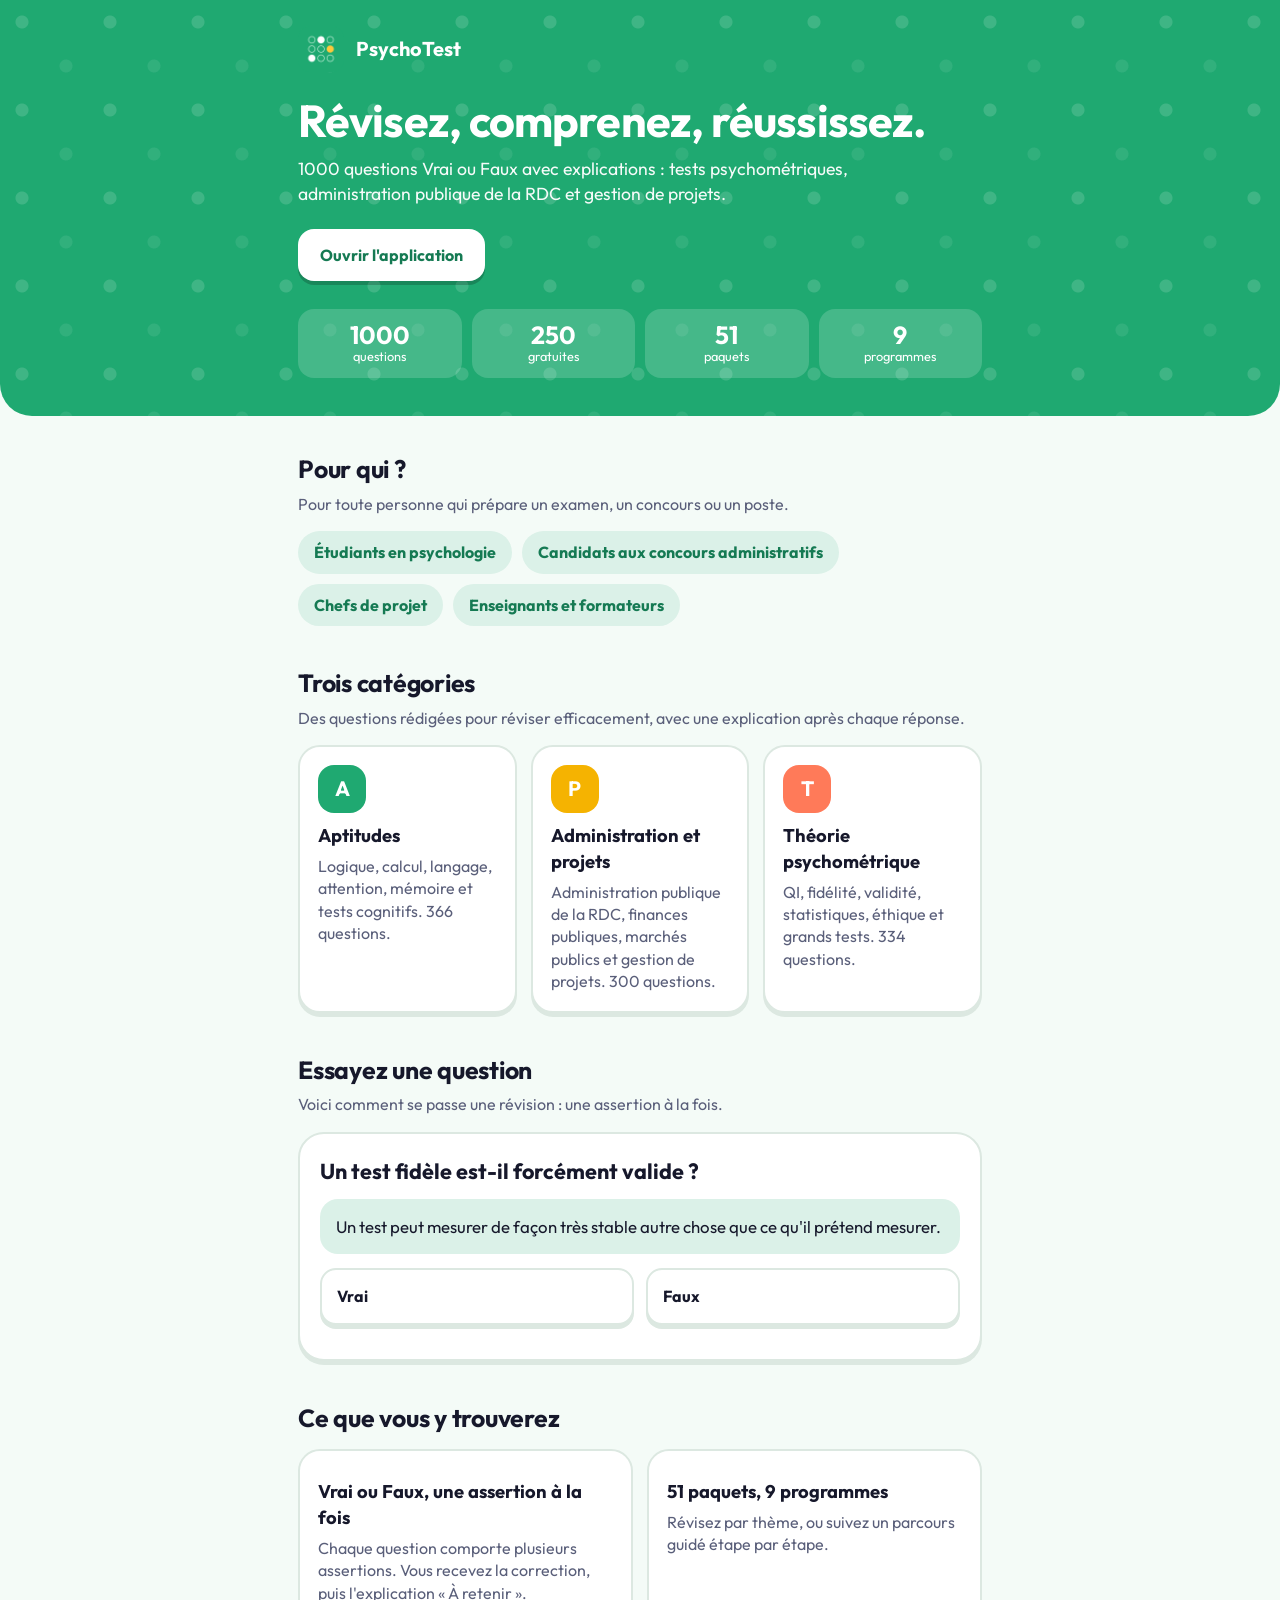
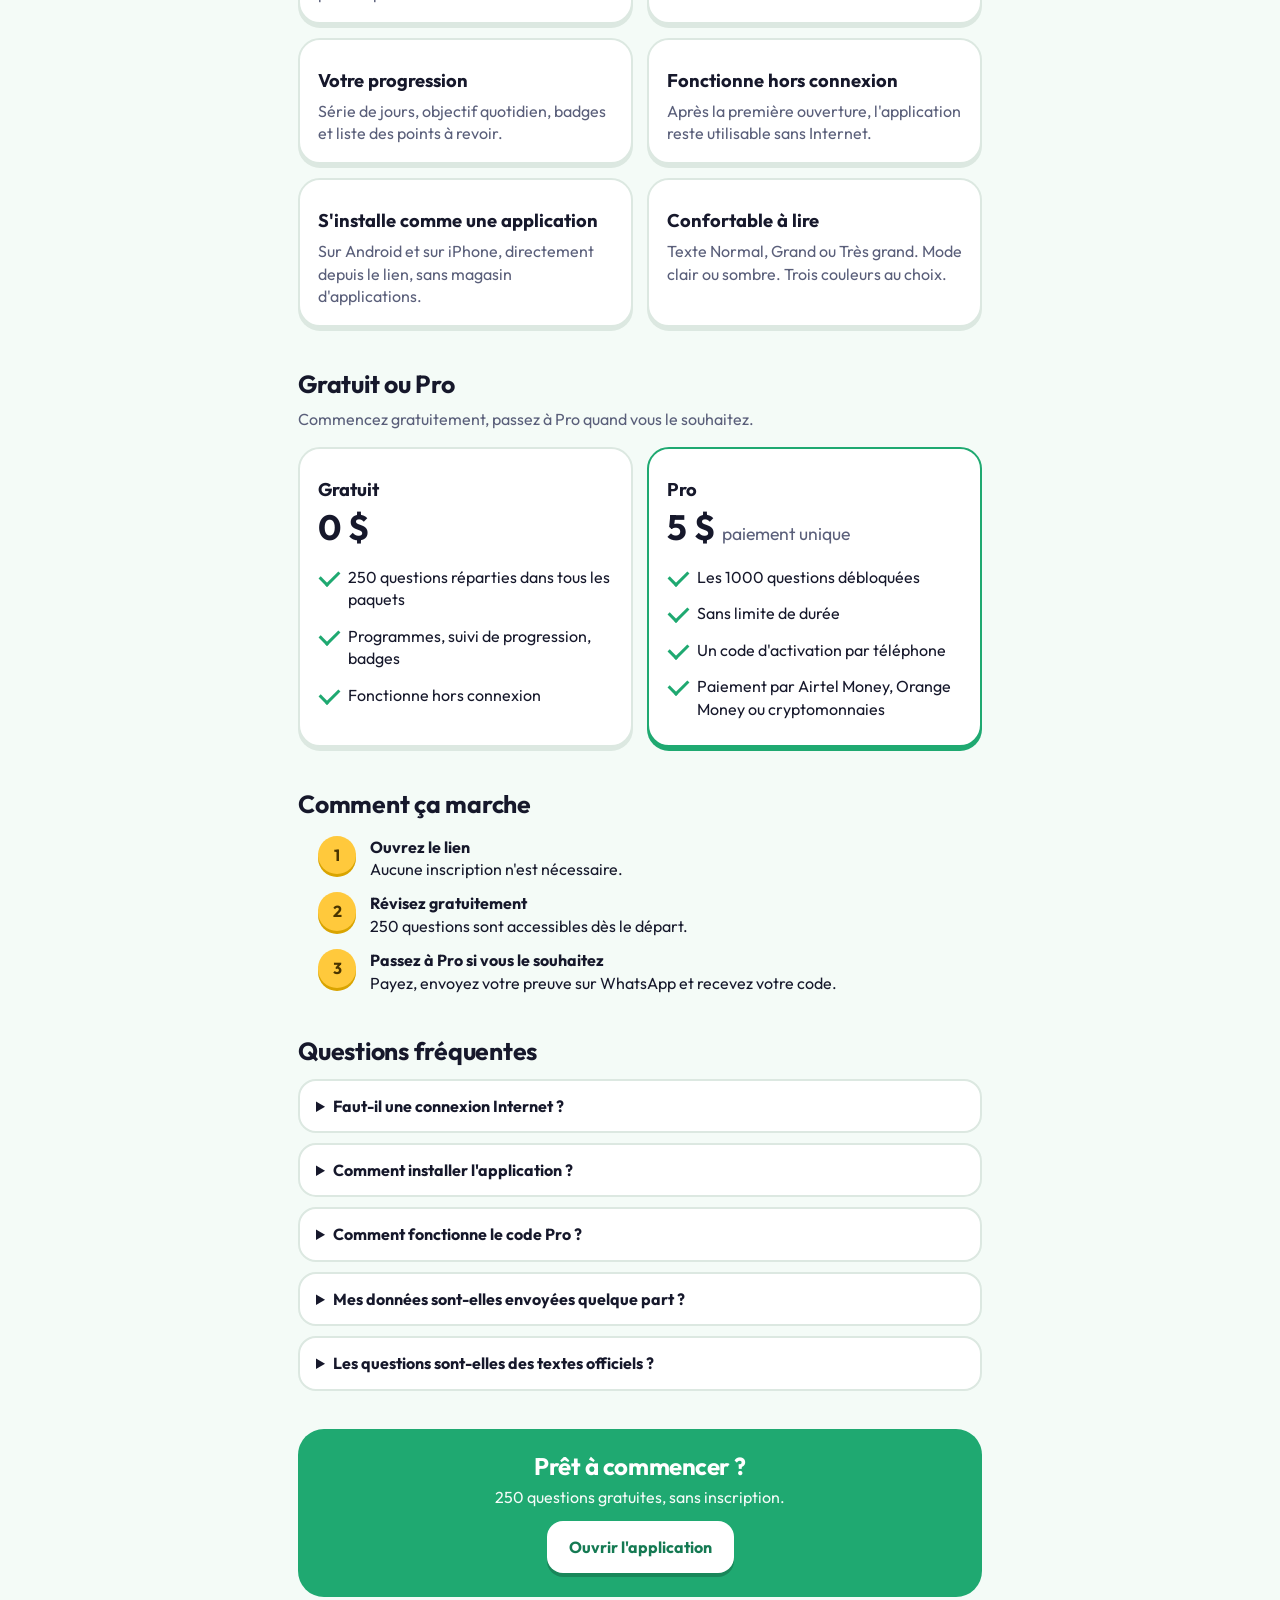
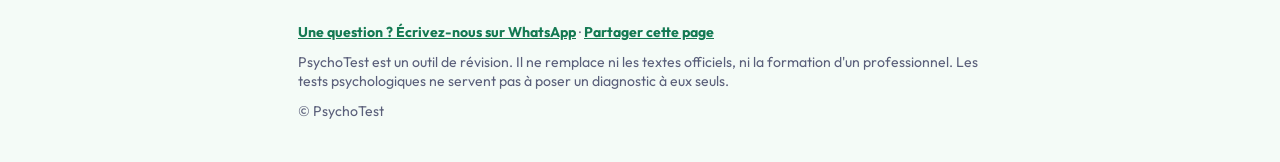
==== apercu-landing.html @ fe4888c3 "Add files via upload" ====
<!doctype html>
<html lang="fr">
<head>
<meta charset="utf-8">
<title>PsychoTest : réviser les tests psychométriques, l'administration publique et la gestion de projets</title>
<meta name="viewport" content="width=device-width, initial-scale=1, viewport-fit=cover">
<meta name="theme-color" content="#1FA971">
<meta name="description" content="1000 questions Vrai ou Faux avec explications : tests psychométriques, administration publique de la RDC et gestion de projets. 250 questions gratuites.">
<style>@font-face{font-family:'Outfit';font-weight:400;font-style:normal;font-display:swap;src:url([data-uri]) format('woff');}
@font-face{font-family:'Outfit';font-weight:700;font-style:normal;font-display:swap;src:url([data-uri]) format('woff');}

:root{
  --g:#1FA971;--gd:#157A53;--gs:color-mix(in srgb,var(--g) 16%,var(--card));
  --bg:#F4FBF7;--card:#FFFFFF;--ink:#16182B;--mut:#5A5F7A;--line:#DCE8E1;
  --y:#FFC93C;--ys:#FFF3CC;--yd:#8A6200;--c:#FF7A59;--cs:#FFE3DA;--cd:#B3401C;--r:#E5484D;--rs:#FFE3E3;--rd:#A12A2F;
  --tabh:70px;--font:'Outfit',system-ui,-apple-system,"Segoe UI",Roboto,sans-serif;
}
:root[data-theme="dark"]{--bg:#0E1A16;--card:#162620;--ink:#EAF6F0;--mut:#9DB5AA;--line:#26382F;--ys:#3A3115;--yd:#FFD76A;--cs:#3E2218;--cd:#FF9E83;--rs:#3E1B1D;--rd:#FF9296}
@media (prefers-color-scheme:dark){:root:not([data-theme]){--bg:#0E1A16;--card:#162620;--ink:#EAF6F0;--mut:#9DB5AA;--line:#26382F;--ys:#3A3115;--yd:#FFD76A;--cs:#3E2218;--cd:#FF9E83;--rs:#3E1B1D;--rd:#FF9296}}
*{box-sizing:border-box;-webkit-tap-highlight-color:transparent}
html,body{margin:0;min-height:100%;background:var(--bg);color:var(--ink);font-family:var(--font);font-size:16px;line-height:1.4;overscroll-behavior:none;-webkit-user-select:none;user-select:none;-webkit-touch-callout:none}
#app{max-width:560px;margin:0 auto;min-height:100vh;padding:calc(env(safe-area-inset-top,0px) + 20px) 18px calc(var(--tabh) + env(safe-area-inset-bottom,0px) + 28px)}
#app.notabs{padding-bottom:calc(env(safe-area-inset-bottom,0px) + 32px)}
h1,h2,h3,p{margin:0}
.h1{font-size:1.65rem;font-weight:700;letter-spacing:-.02em;line-height:1.15}
.h2{font-size:1.2rem;font-weight:700}
.muted{color:var(--mut)}.small{font-size:.85rem}.sp{flex:1;min-width:0}
.row{display:flex;align-items:center;gap:12px}
.gap{height:12px}
.ico{width:1.3em;height:1.3em;stroke:currentColor;fill:none;stroke-width:2;stroke-linecap:round;stroke-linejoin:round;vertical-align:-.25em;flex:none}
.ico.f{fill:currentColor;stroke:none}
.pill{display:inline-flex;align-items:center;gap:6px;padding:6px 12px;border-radius:99px;font-weight:700;font-size:.88rem;white-space:nowrap}
.pill.y{background:var(--ys);color:var(--yd)}.pill.g{background:var(--gs);color:var(--gd)}.pill.c{background:var(--cs);color:var(--cd)}
:root[data-theme="dark"] .pill.g{color:var(--g)}
.card{background:var(--card);border:2px solid var(--line);border-radius:22px;padding:16px;margin-top:14px}
.btn{display:block;width:100%;text-align:center;text-decoration:none;border:0;border-radius:16px;padding:15px;font:inherit;font-weight:700;color:#fff;background:var(--g);box-shadow:0 4px 0 var(--gd)}
.btn:active{transform:translateY(3px);box-shadow:0 1px 0 var(--gd)}
.btn.alt{background:var(--card);color:var(--g);border:2px solid var(--line);box-shadow:0 4px 0 var(--line)}
.btn.y{background:var(--y);color:#4A3500;box-shadow:0 4px 0 #D9A400}
.btn.wa{background:#1FA855;box-shadow:0 4px 0 #157A3E}
.btn.danger{background:var(--rs);color:var(--rd);box-shadow:0 4px 0 color-mix(in srgb,var(--r) 30%,var(--rs))}
.btn.light{background:#fff;color:var(--gd);box-shadow:0 4px 0 rgba(0,0,0,.18)}
.btn[disabled]{background:var(--line);color:var(--mut);box-shadow:none}
.btns{display:flex;gap:12px}.btns .btn{flex:1}
.bar{height:12px;border-radius:99px;background:var(--line);overflow:hidden}
.bar i{display:block;height:100%;border-radius:99px;background:var(--g)}
.top{display:flex;align-items:center;gap:12px;margin-bottom:6px}
.back{border:0;background:var(--card);width:2.6rem;height:2.6rem;border-radius:50%;color:var(--ink);display:grid;place-items:center;box-shadow:0 2px 0 var(--line);border:2px solid var(--line)}
.hello{color:var(--mut)}
.goal{display:flex;align-items:center;gap:14px}
.cat{display:flex;gap:14px;align-items:center;width:100%;text-align:left;font:inherit;color:inherit;background:var(--card);border:2px solid var(--line);border-radius:22px;padding:14px;margin-top:12px;box-shadow:0 4px 0 var(--line)}
.cat:active{transform:translateY(3px);box-shadow:0 1px 0 var(--line)}
.cat .ib{flex:none;width:3.2rem;height:3.2rem;border-radius:16px;display:grid;place-items:center;color:#fff}
.cat .tx{flex:1;min-width:0}.cat .t{font-weight:700;font-size:1.05rem}
.cat .bar{height:9px;margin:8px 0 4px}
.quick{display:flex;gap:12px;margin-top:14px}
.quick .btn{display:flex;align-items:center;justify-content:center;gap:8px;padding:13px 8px;font-size:.95rem}
.secH{display:flex;align-items:baseline;justify-content:space-between;margin-top:20px}
.promo{background:var(--g);color:#fff;border-radius:22px;padding:18px;margin-top:18px;box-shadow:0 4px 0 var(--gd)}
.promo p{opacity:.95;margin-top:4px}
.promo .btn{margin-top:14px}
/* onglets */
#tabs{position:fixed;left:0;right:0;bottom:0;background:var(--card);border-top:2px solid var(--line);padding:8px 8px calc(10px + env(safe-area-inset-bottom,0px));z-index:5}
#tabs.hide{display:none}
#tabs .in{display:flex;max-width:560px;margin:0 auto;gap:4px}
#tabs button{flex:1;border:0;background:none;font:inherit;font-size:.74rem;font-weight:700;color:var(--mut);padding:6px 0;border-radius:14px;display:flex;flex-direction:column;align-items:center;gap:2px}
#tabs button .ico{width:1.55rem;height:1.55rem}
#tabs button.on{color:var(--gd);background:var(--gs)}
:root[data-theme="dark"] #tabs button.on{color:var(--g)}
/* paquets, programmes */
.seg{display:flex;background:var(--card);border:2px solid var(--line);border-radius:16px;padding:4px;margin:14px 0}
.seg button{flex:1;border:0;background:none;font:inherit;font-weight:700;color:var(--mut);padding:10px;border-radius:12px}
.seg button.on{background:var(--g);color:#fff}
.cathead{display:flex;align-items:center;gap:10px;margin-top:20px}
.pk{display:flex;gap:12px;align-items:center;width:100%;text-align:left;font:inherit;color:inherit;background:var(--card);border:2px solid var(--line);border-radius:18px;padding:12px 14px;margin-top:10px}
.pk:active{background:var(--gs)}
.dot{flex:none;width:12px;height:46px;border-radius:99px}
.pk .t{font-weight:700}.pk .bar{height:8px;margin-top:7px}
.pct{font-weight:700;min-width:2.6em;text-align:right}
.lk{color:var(--yd)}
.pcard{display:block;width:100%;text-align:left;border:0;border-radius:22px;padding:16px;margin-top:14px;font:inherit;color:#fff;background:var(--c);box-shadow:0 4px 0 rgba(0,0,0,.2)}
.pcard:active{transform:translateY(3px);box-shadow:0 1px 0 rgba(0,0,0,.2)}
.pcard .bar{background:rgba(255,255,255,.3);margin:10px 0 6px}.pcard .bar i{background:#fff}
.pcard p{opacity:.95;margin-top:4px;font-size:.92rem}
.path{display:flex;flex-direction:column;gap:6px;margin-top:6px}
.node{display:flex;align-items:center;gap:14px;padding:10px 2px}
.node .n{flex:none;width:3.1rem;height:3.1rem;border-radius:50%;display:grid;place-items:center;font-weight:700;background:var(--line);color:var(--mut);box-shadow:0 4px 0 rgba(0,0,0,.12)}
.node.done .n{background:var(--g);color:#fff;box-shadow:0 4px 0 var(--gd)}
.node.cur .n{background:var(--y);color:#4A3500;box-shadow:0 4px 0 #D9A400,0 0 0 6px var(--ys)}
.node .tx{flex:1;min-width:0}.node .tx b{display:block}
.node button{border:0;background:var(--gs);color:var(--gd);font:inherit;font-weight:700;padding:9px 14px;border-radius:12px}
:root[data-theme="dark"] .node button{color:var(--g)}
/* quiz */
.quiz{--c:var(--g)}
.qtop{display:flex;align-items:center;gap:12px}
.x{flex:none;width:2.4rem;height:2.4rem;display:grid;place-items:center;color:var(--mut);border:0;background:none}
.segs{flex:1;display:flex;gap:5px}.segs i{flex:1;height:12px;border-radius:99px;background:var(--line)}.segs i.on{background:var(--g)}.segs i.cur{background:var(--y)}
.qmeta{margin-top:18px;color:var(--mut);font-size:.88rem}
.stem{font-size:1.4rem;font-weight:700;line-height:1.28;margin:14px 0 16px;letter-spacing:-.01em}
.assert{background:var(--card);border:2px solid var(--line);border-radius:22px;padding:18px;font-size:1.1rem;line-height:1.5}
.assert small{display:block;color:var(--g);font-weight:700;margin-bottom:6px;font-size:.82rem}
.vf{display:flex;gap:12px;margin:16px 0}
.vf button{flex:1;display:flex;align-items:center;gap:10px;padding:16px;border-radius:18px;border:2px solid var(--line);background:var(--card);font:inherit;font-weight:700;font-size:1.05rem;color:var(--ink);box-shadow:0 4px 0 var(--line)}
.vf button i{width:1.3rem;height:1.3rem;border-radius:50%;border:3px solid var(--mut);display:block;flex:none}
.vf button.sel{border-color:var(--g);background:var(--gs);box-shadow:0 4px 0 var(--g)}
.vf button.sel i{background:var(--g);border-color:var(--g);box-shadow:inset 0 0 0 3px var(--gs)}
.res{display:flex;gap:12px;align-items:flex-start;border-radius:18px;padding:13px 14px;margin-top:10px}
.res.ok{background:var(--gs)}.res.ko{background:var(--rs)}
.res .ic{flex:none;width:1.9rem;height:1.9rem;border-radius:50%;display:grid;place-items:center;color:#fff}
.res.ok .ic{background:var(--g)}.res.ko .ic{background:var(--r)}
.res .w{font-size:.82rem;color:var(--mut);margin-top:3px}
.expl{background:var(--ys);border-radius:18px;padding:14px;margin-top:14px;font-size:.98rem}
.expl b{color:var(--yd);display:block;margin-bottom:3px}
.score{font-size:2.4rem;font-weight:700;margin:6px 0}.score.full{color:var(--g)}.score.part{color:var(--yd)}.score.zero{color:var(--rd)}
.bottom{margin-top:18px}
.fin{text-align:center;padding:10px 0}
.trophy{width:5.4rem;height:5.4rem;border-radius:50%;margin:6px auto 12px;display:grid;place-items:center;background:var(--ys);color:#E5A500}
.trophy .ico{width:2.6rem;height:2.6rem}
.tiles{display:flex;gap:10px;margin:14px 0}
.tile{flex:1;border-radius:18px;padding:12px 6px;text-align:center;color:#fff}
.tile b{display:block;font-size:1.5rem}.tile span{font-size:.78rem}
/* grille de catégorie */
.grid{display:grid;grid-template-columns:repeat(auto-fill,minmax(54px,1fr));gap:9px;margin:16px 0 20px}
.gt{aspect-ratio:1;border-radius:14px;border:2px solid var(--line);background:var(--card);font:inherit;font-weight:700;color:var(--ink);display:grid;place-items:center;box-shadow:0 3px 0 var(--line)}
.gt.full{background:var(--gs);border-color:var(--g);color:var(--gd)}
.gt.part{background:var(--ys);border-color:var(--y);color:var(--yd)}
.gt.zero{background:var(--rs);border-color:var(--r);color:var(--rd)}
.gt.lock{background:var(--bg);color:var(--mut);border-style:dashed;box-shadow:none}
/* progrès */
.week{display:flex;align-items:flex-end;gap:8px;height:7.5rem;margin-top:8px}
.week div{flex:1;text-align:center;font-size:.72rem;color:var(--mut);display:flex;flex-direction:column;justify-content:flex-end;align-items:center;height:100%}
.week i{display:block;width:100%;border-radius:8px 8px 3px 3px;background:var(--g);margin-bottom:4px;min-height:4px}
.week div.z i{background:var(--line)}
.week .v{font-size:.72rem;font-weight:700;color:var(--ink)}
.lbl{display:flex;justify-content:space-between;font-weight:700;margin:14px 0 6px;font-size:.95rem}
.badges{display:grid;grid-template-columns:repeat(3,1fr);gap:10px;margin-top:10px}
.bd{text-align:center;padding:12px 4px;border-radius:18px;background:var(--ys);font-size:.78rem;font-weight:700;color:var(--yd)}
.bd .ico{width:2rem;height:2rem;display:block;margin:0 auto 4px}
.bd.off{background:var(--line);color:var(--mut)}
/* réglages */
.set{background:var(--card);border:2px solid var(--line);border-radius:22px;padding:16px;margin-top:14px}
.set h3{font-size:1.05rem;margin-bottom:6px}
.line{display:flex;justify-content:space-between;align-items:center;gap:10px;padding:11px 0;border-top:1px solid var(--line)}
.line:first-of-type{border-top:0}
.opts{display:flex;gap:6px;flex-wrap:wrap;justify-content:flex-end}
.opts button{border:2px solid var(--line);background:var(--card);color:var(--mut);font:inherit;font-weight:700;font-size:.85rem;padding:7px 12px;border-radius:99px}
.opts button.on{background:var(--g);border-color:var(--g);color:#fff}
.sw{width:2.1rem;height:2.1rem;border-radius:50%;border:3px solid var(--card)!important;box-shadow:0 0 0 2px var(--line);padding:0!important}
.sw.on{box-shadow:0 0 0 3px var(--ink)}
.toggle{width:3.2rem;height:1.9rem;border-radius:99px;border:0;background:var(--line);position:relative;padding:0}
.toggle::after{content:"";position:absolute;top:.2rem;left:.2rem;width:1.5rem;height:1.5rem;border-radius:50%;background:#fff;transition:transform .15s}
.toggle.on{background:var(--g)}.toggle.on::after{transform:translateX(1.3rem)}
input[type="text"]{width:100%;padding:14px;border-radius:14px;border:2px solid var(--line);font:inherit;background:var(--card);color:var(--ink);-webkit-user-select:text;user-select:text}
input[type="text"]:focus{outline:3px solid var(--gs);border-color:var(--g)}
.devid{text-align:center;font-weight:700;font-size:1.6rem;letter-spacing:.08em;background:var(--bg);border-radius:14px;padding:12px;margin:10px 0}
.pay{display:flex;justify-content:space-between;gap:10px;padding:10px 0;border-top:1px solid var(--line);font-size:.92rem}
.pay:first-of-type{border-top:0}.pay span:last-child{color:var(--mut);text-align:right;word-break:break-all}
.steps{padding-left:20px;margin:6px 0 0}.steps li{margin-bottom:6px}
.msg{margin-top:10px;font-weight:700}.msg.ok{color:var(--gd)}.msg.ko{color:var(--rd)}
.toast{position:fixed;left:50%;bottom:calc(var(--tabh) + env(safe-area-inset-bottom,0px) + 16px);transform:translateX(-50%);background:var(--ink);color:var(--bg);padding:10px 18px;border-radius:99px;font-size:.9rem;z-index:10}
.lockbox{text-align:center;padding:26px 8px}.lockbox .ico{width:3rem;height:3rem;color:var(--yd)}
@media (prefers-reduced-motion:reduce){*{transition:none!important;animation:none!important}}
button:focus-visible,a:focus-visible{outline:3px solid var(--g);outline-offset:2px}
</style>
<style>
body{-webkit-user-select:auto;user-select:auto;overscroll-behavior:auto}
.w{max-width:720px;margin:0 auto;padding:0 18px}
.hero{background:var(--g);color:#fff;padding:calc(env(safe-area-inset-top,0px) + 26px) 0 38px;border-radius:0 0 32px 32px;background-image:radial-gradient(circle at 22px 22px,rgba(255,255,255,.14) 6px,transparent 7px),radial-gradient(circle at 66px 66px,rgba(255,255,255,.08) 6px,transparent 7px);background-size:88px 88px}
.logo{display:flex;align-items:center;gap:12px;font-weight:700;font-size:1.25rem}
.logo img{width:46px;height:46px;border-radius:12px}
.hero h1{font-size:clamp(1.9rem,7vw,2.8rem);line-height:1.1;margin:24px 0 12px;letter-spacing:-.02em}
.hero .lead{font-size:1.1rem;opacity:.96;max-width:34em}
.cta{display:flex;gap:12px;flex-wrap:wrap;margin-top:22px}
.cta .btn{width:auto;display:inline-block;padding:15px 22px}
.btn.white{background:#fff;color:var(--gd);box-shadow:0 4px 0 rgba(0,0,0,.2)}
.btn.ghostw{background:transparent;color:#fff;border:2px solid rgba(255,255,255,.75);box-shadow:none}
.stats{display:grid;grid-template-columns:repeat(4,1fr);gap:10px;margin-top:28px}
.stats div{background:rgba(255,255,255,.17);border-radius:16px;padding:12px 4px;text-align:center;font-size:.8rem}
.stats b{display:block;font-size:1.55rem;line-height:1.1}
section{padding:36px 0 4px}
section h2{font-size:1.55rem;letter-spacing:-.01em;margin:0 0 6px}
.sub{color:var(--mut);margin:0 0 16px}
.cols{display:grid;gap:14px}
@media(min-width:620px){.c3{grid-template-columns:repeat(3,1fr)}.c2{grid-template-columns:repeat(2,1fr)}}
.box{background:var(--card);border:2px solid var(--line);border-radius:22px;padding:18px;box-shadow:0 4px 0 var(--line)}
.box h3{margin:10px 0 6px;font-size:1.15rem}
.box p{margin:0;color:var(--mut)}
.ib{width:3rem;height:3rem;border-radius:16px;display:grid;place-items:center;color:#fff;font-weight:700;font-size:1.3rem}
.who{display:flex;flex-wrap:wrap;gap:10px}
.who span{background:var(--gs);color:var(--gd);font-weight:700;padding:10px 16px;border-radius:99px}
:root[data-theme="dark"] .who span{color:var(--g)}
@media(prefers-color-scheme:dark){.who span{color:var(--g)}}
.demo{background:var(--card);border:2px solid var(--line);border-radius:26px;padding:20px;box-shadow:0 4px 0 var(--line)}
.demo .q{font-size:1.35rem;font-weight:700;line-height:1.25;margin:4px 0 14px}
.demo .a{background:var(--gs);border-radius:18px;padding:16px;font-size:1.05rem}
.demo .vf{display:flex;gap:12px;margin:14px 0}
.demo .vf button{flex:1;padding:15px;border-radius:16px;border:2px solid var(--line);background:var(--card);color:var(--ink);font:inherit;font-weight:700;box-shadow:0 4px 0 var(--line)}
.demo .res{display:none;border-radius:18px;padding:14px;margin-top:6px}
.demo .res.ok{display:block;background:var(--gs)}
.demo .res.ko{display:block;background:var(--rs)}
.demo .res b{display:block;margin-bottom:4px}
.price{position:relative}
.price.pro{border-color:var(--g);box-shadow:0 4px 0 var(--g)}
.price .big{font-size:2.2rem;font-weight:700;line-height:1.1;margin:6px 0 10px}
.price ul{list-style:none;padding:0;margin:12px 0 0}
.price li{padding:7px 0 7px 30px;position:relative;color:var(--ink)}
.price li::before{content:"";position:absolute;left:2px;top:11px;width:16px;height:9px;border-left:3px solid var(--g);border-bottom:3px solid var(--g);transform:rotate(-45deg)}
.steps{counter-reset:s;display:grid;gap:12px}
.steps div{display:flex;gap:14px;align-items:flex-start}
.steps div::before{counter-increment:s;content:counter(s);flex:none;width:2.4rem;height:2.4rem;border-radius:50%;background:var(--y);color:#4A3500;font-weight:700;display:grid;place-items:center;box-shadow:0 3px 0 #D9A400}
.steps b{display:block}
details{background:var(--card);border:2px solid var(--line);border-radius:18px;padding:14px 16px;margin-top:10px}
summary{font-weight:700;cursor:pointer}
details p{margin:10px 0 0;color:var(--mut)}
.band{background:var(--g);color:#fff;border-radius:26px;padding:24px 20px;margin-top:34px;text-align:center}
.band .btn{display:inline-block;width:auto;margin-top:12px;padding:15px 22px}
footer{padding:26px 0 calc(env(safe-area-inset-bottom,0px) + 30px);color:var(--mut);font-size:.88rem}
footer p{margin:0 0 10px}
[hidden]{display:none!important}
</style>
</head>
<body>

<header class="hero"><div class="w">
  <div class="logo"><img src="[data-uri]" alt="" width="46" height="46"><span>PsychoTest</span></div>
  <h1>Révisez, comprenez, réussissez.</h1>
  <p class="lead">1000 questions Vrai ou Faux avec explications : tests psychométriques, administration publique de la RDC et gestion de projets.</p>
  <div class="cta">
    <a class="btn white" href="https://galaxie-andromede.github.io/PsychoTest/app.html">Ouvrir l'application</a>
    <button class="btn ghostw" id="inst" hidden>Installer sur mon téléphone</button>
  </div>
  <div class="stats">
    <div><b>1000</b>questions</div><div><b>250</b>gratuites</div><div><b>51</b>paquets</div><div><b>9</b>programmes</div>
  </div>
</div></header>

<main class="w">

<section>
  <h2>Pour qui ?</h2>
  <p class="sub">Pour toute personne qui prépare un examen, un concours ou un poste.</p>
  <div class="who"><span>Étudiants en psychologie</span><span>Candidats aux concours administratifs</span><span>Chefs de projet</span><span>Enseignants et formateurs</span></div>
</section>

<section>
  <h2>Trois catégories</h2>
  <p class="sub">Des questions rédigées pour réviser efficacement, avec une explication après chaque réponse.</p>
  <div class="cols c3">
    <div class="box"><div class="ib" style="background:#1FA971">A</div><h3>Aptitudes</h3><p>Logique, calcul, langage, attention, mémoire et tests cognitifs. 366 questions.</p></div>
    <div class="box"><div class="ib" style="background:#F5B301">P</div><h3>Administration et projets</h3><p>Administration publique de la RDC, finances publiques, marchés publics et gestion de projets. 300 questions.</p></div>
    <div class="box"><div class="ib" style="background:#FF7A59">T</div><h3>Théorie psychométrique</h3><p>QI, fidélité, validité, statistiques, éthique et grands tests. 334 questions.</p></div>
  </div>
</section>

<section>
  <h2>Essayez une question</h2>
  <p class="sub">Voici comment se passe une révision : une assertion à la fois.</p>
  <div class="demo" id="demo">
    <div class="q">Un test fidèle est-il forcément valide ?</div>
    <div class="a">Un test peut mesurer de façon très stable autre chose que ce qu'il prétend mesurer.</div>
    <div class="vf"><button data-v="1">Vrai</button><button data-v="0">Faux</button></div>
    <div class="res" id="demores"></div>
  </div>
</section>

<section>
  <h2>Ce que vous y trouverez</h2>
  <div class="cols c2" style="margin-top:14px">
    <div class="box"><h3>Vrai ou Faux, une assertion à la fois</h3><p>Chaque question comporte plusieurs assertions. Vous recevez la correction, puis l'explication « À retenir ».</p></div>
    <div class="box"><h3>51 paquets, 9 programmes</h3><p>Révisez par thème, ou suivez un parcours guidé étape par étape.</p></div>
    <div class="box"><h3>Votre progression</h3><p>Série de jours, objectif quotidien, badges et liste des points à revoir.</p></div>
    <div class="box"><h3>Fonctionne hors connexion</h3><p>Après la première ouverture, l'application reste utilisable sans Internet.</p></div>
    <div class="box"><h3>S'installe comme une application</h3><p>Sur Android et sur iPhone, directement depuis le lien, sans magasin d'applications.</p></div>
    <div class="box"><h3>Confortable à lire</h3><p>Texte Normal, Grand ou Très grand. Mode clair ou sombre. Trois couleurs au choix.</p></div>
  </div>
</section>

<section>
  <h2>Gratuit ou Pro</h2>
  <p class="sub">Commencez gratuitement, passez à Pro quand vous le souhaitez.</p>
  <div class="cols c2">
    <div class="box price"><h3>Gratuit</h3><div class="big">0 $</div>
      <ul><li>250 questions réparties dans tous les paquets</li><li>Programmes, suivi de progression, badges</li><li>Fonctionne hors connexion</li></ul></div>
    <div class="box price pro"><h3>Pro</h3><div class="big">5 $ <small style="font-size:.5em;font-weight:500;color:var(--mut)">paiement unique</small></div>
      <ul><li>Les 1000 questions débloquées</li><li>Sans limite de durée</li><li>Un code d'activation par téléphone</li><li>Paiement par Airtel Money, Orange Money ou cryptomonnaies</li></ul></div>
  </div>
</section>

<section>
  <h2>Comment ça marche</h2>
  <div class="steps" style="margin-top:14px">
    <div><span><b>Ouvrez le lien</b>Aucune inscription n'est nécessaire.</span></div>
    <div><span><b>Révisez gratuitement</b>250 questions sont accessibles dès le départ.</span></div>
    <div><span><b>Passez à Pro si vous le souhaitez</b>Payez, envoyez votre preuve sur WhatsApp et recevez votre code.</span></div>
  </div>
</section>

<section>
  <h2>Questions fréquentes</h2>
  <details><summary>Faut-il une connexion Internet ?</summary><p>Il en faut une pour la première ouverture. Ensuite, l'application fonctionne sans connexion, avec le contenu déjà chargé.</p></details>
  <details><summary>Comment installer l'application ?</summary><p>Sur Android (Chrome) : menu ⋮ puis « Installer l'application ». Sur iPhone (Safari) : bouton Partager puis « Sur l'écran d'accueil ».</p></details>
  <details><summary>Comment fonctionne le code Pro ?</summary><p>Dans l'application, l'écran « Passer à Pro » affiche l'ID de votre téléphone. Vous nous l'envoyez avec votre preuve de paiement sur WhatsApp, puis vous recevez un code. Ce code ne fonctionne que sur ce téléphone. Si vous désinstallez l'application ou effacez ses données, l'ID change et il faut demander un nouveau code.</p></details>
  <details><summary>Mes données sont-elles envoyées quelque part ?</summary><p>Non. Votre progression reste enregistrée sur votre téléphone.</p></details>
  <details><summary>Les questions sont-elles des textes officiels ?</summary><p>Non. Ce sont des questions de révision, rédigées à partir de sources publiques. Elles ne remplacent ni les textes officiels, ni les manuels, ni la formation d'un professionnel. La législation évolue : vérifiez toujours les textes en vigueur.</p></details>
</section>

<div class="band">
  <div class="h1" style="font-size:1.5rem">Prêt à commencer ?</div>
  <p style="margin:6px 0 0;opacity:.95">250 questions gratuites, sans inscription.</p>
  <a class="btn white" href="https://galaxie-andromede.github.io/PsychoTest/app.html">Ouvrir l'application</a>
</div>

</main>

<footer><div class="w">
  <p><a href="https://wa.me/243850800833" style="color:var(--gd);font-weight:700">Une question ? Écrivez-nous sur WhatsApp</a> · <a href="#" id="share" style="color:var(--gd);font-weight:700">Partager cette page</a></p>
  <p>PsychoTest est un outil de révision. Il ne remplace ni les textes officiels, ni la formation d'un professionnel. Les tests psychologiques ne servent pas à poser un diagnostic à eux seuls.</p>
  <p>© PsychoTest</p>
</div></footer>

<script>
(function(){
  var dp = null, ib = document.getElementById("inst");
  window.addEventListener("beforeinstallprompt", function(e){ e.preventDefault(); dp = e; ib.hidden = false; });
  ib.addEventListener("click", function(){ if (!dp) return; dp.prompt(); dp.userChoice.then(function(){ dp = null; ib.hidden = true; }); });
  window.addEventListener("appinstalled", function(){ ib.hidden = true; });
  var res = document.getElementById("demores");
  document.querySelectorAll("#demo .vf button").forEach(function(b){
    b.addEventListener("click", function(){
      var good = b.dataset.v === "1";
      res.className = "res " + (good ? "ok" : "ko");
      res.innerHTML = "<b>" + (good ? "Bien vu !" : "Pas tout à fait.") + "</b>Bonne réponse : Vrai. La fidélité (la constance des résultats) ne garantit pas la validité : un test peut mesurer de façon stable autre chose que ce qu'il prétend mesurer.";
    });
  });
  document.getElementById("share").addEventListener("click", function(e){
    e.preventDefault();
    var url = location.href.split("#")[0], text = "Je révise avec PsychoTest : 1000 questions, dont 250 gratuites. ";
    if (navigator.share) { navigator.share({ title: "PsychoTest", text: text, url: url }).catch(function(){}); }
    else if (navigator.clipboard) { navigator.clipboard.writeText(text + url); alert("Lien copié"); }
  });
})();
</script>
</body>
</html>
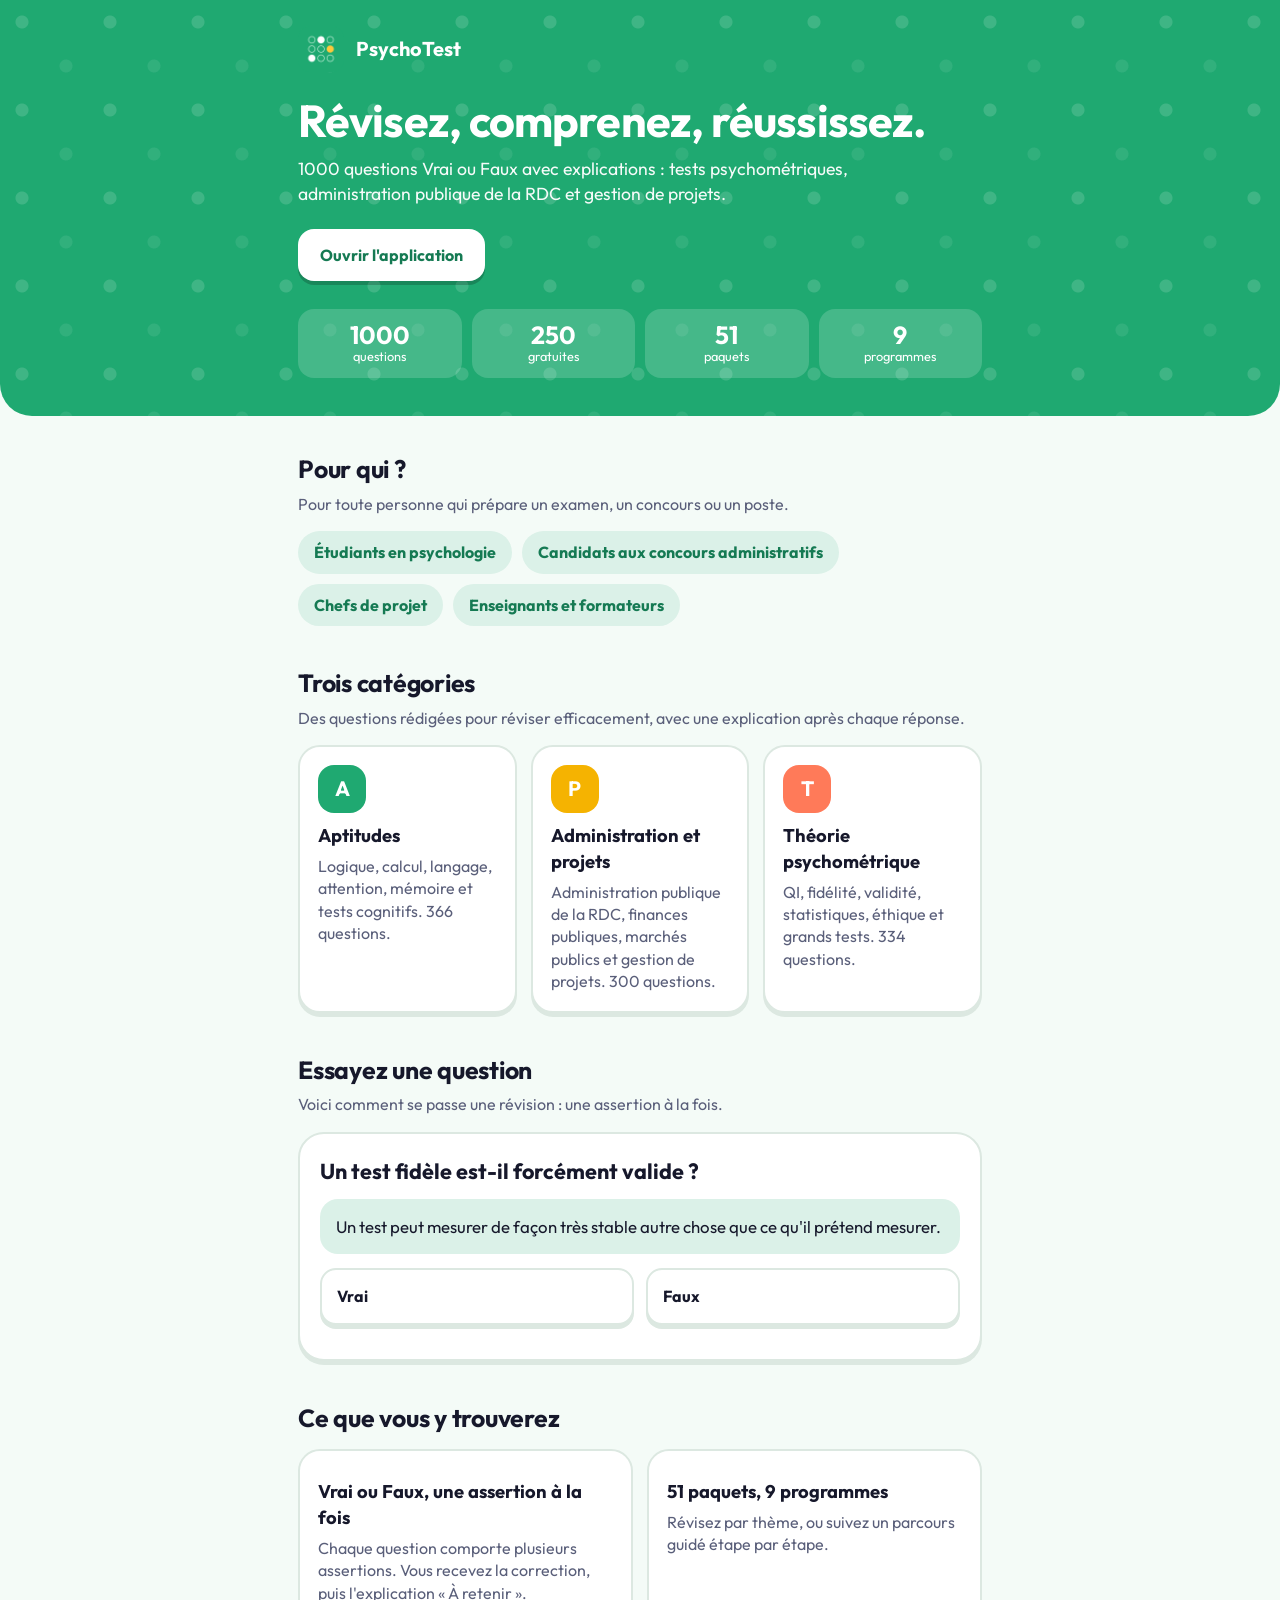
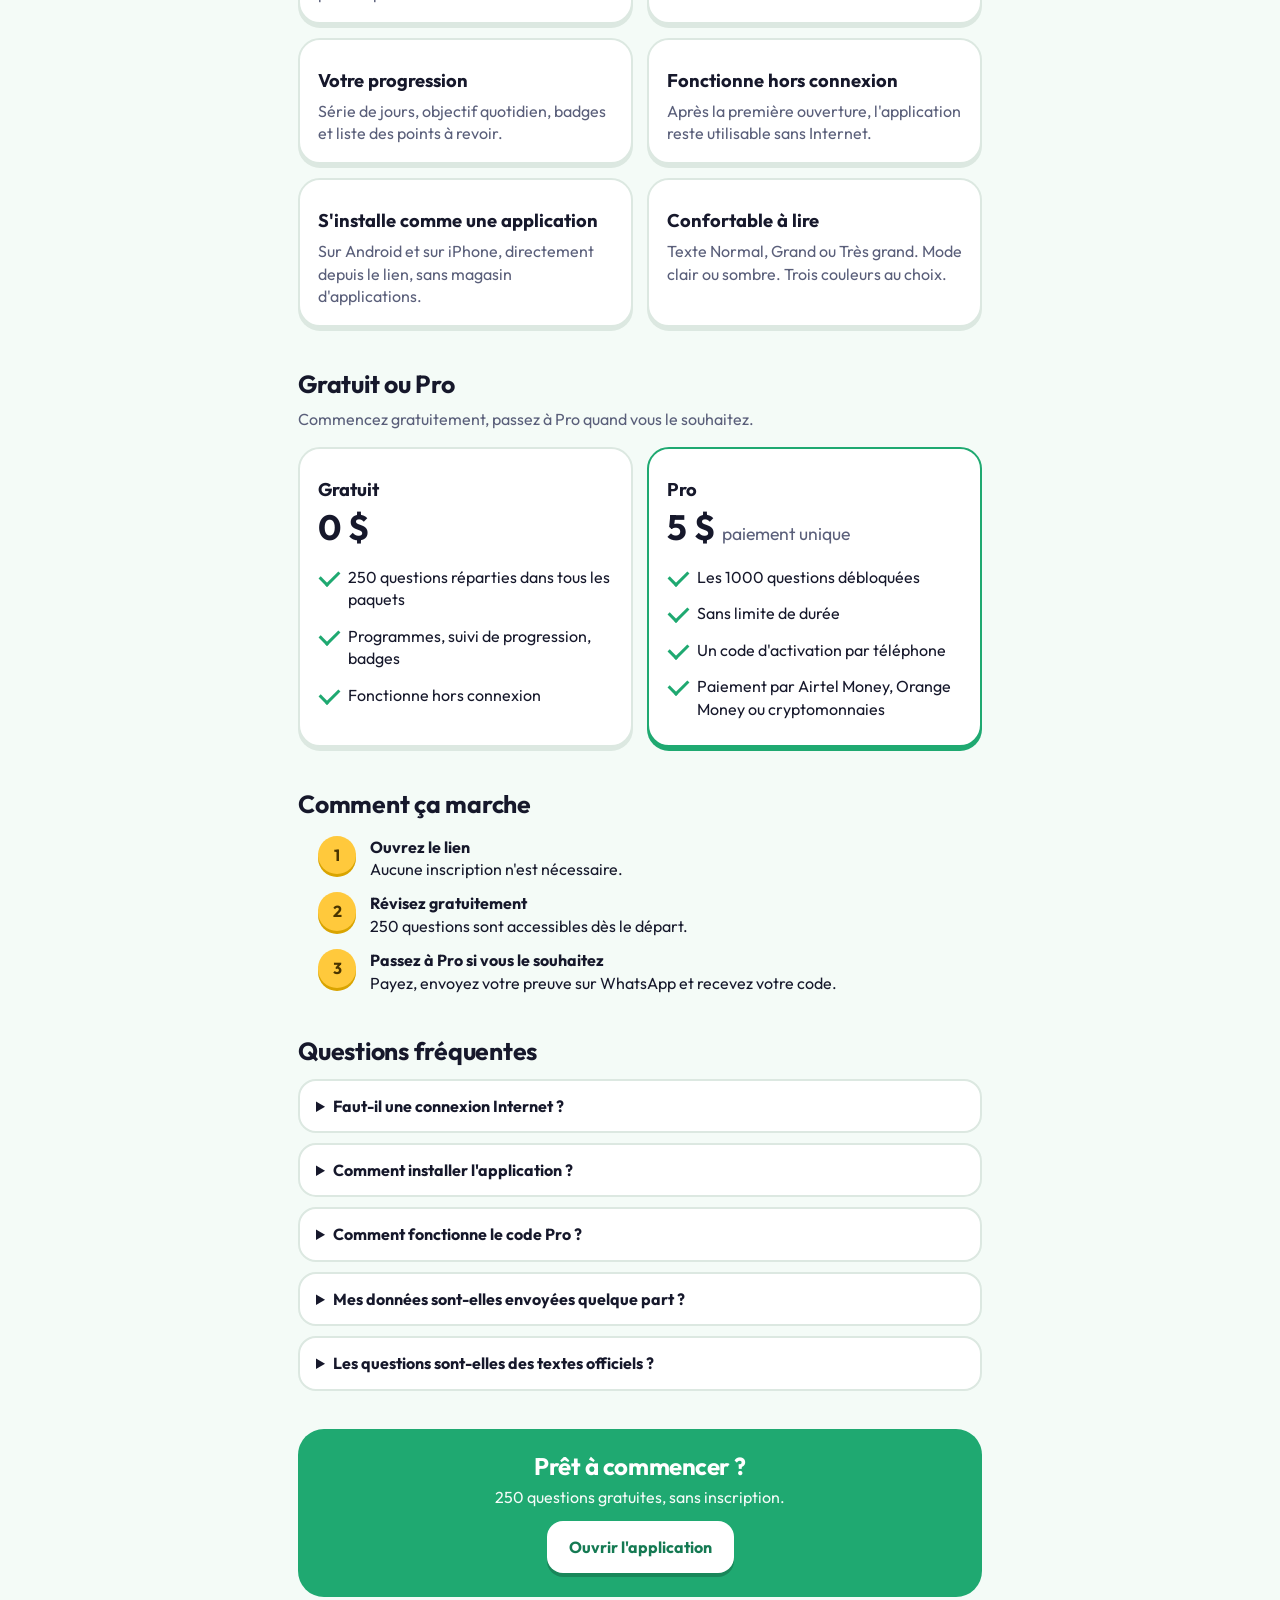
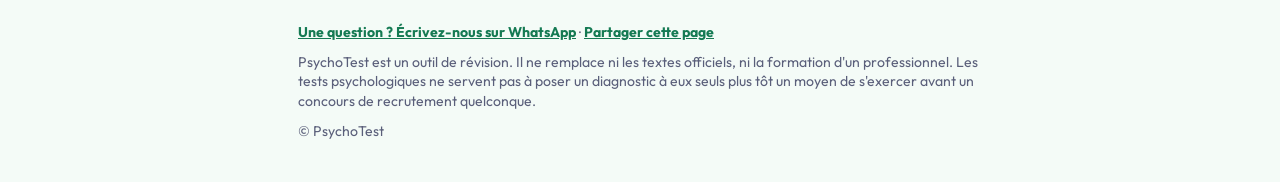
==== commit efcfc8b4: "Update apercu-landing.html" ====
--- a/apercu-landing.html
+++ b/apercu-landing.html
@@ -314,7 +314,7 @@
 
 <footer><div class="w">
   <p><a href="https://wa.me/243850800833" style="color:var(--gd);font-weight:700">Une question ? Écrivez-nous sur WhatsApp</a> · <a href="#" id="share" style="color:var(--gd);font-weight:700">Partager cette page</a></p>
-  <p>PsychoTest est un outil de révision. Il ne remplace ni les textes officiels, ni la formation d'un professionnel. Les tests psychologiques ne servent pas à poser un diagnostic à eux seuls.</p>
+  <p>PsychoTest est un outil de révision. Il ne remplace ni les textes officiels, ni la formation d'un professionnel. Les tests psychologiques ne servent pas à poser un diagnostic à eux seuls plus tôt un moyen de s'exercer avant un concours de recrutement quelconque.</p>
   <p>© PsychoTest</p>
 </div></footer>
 
